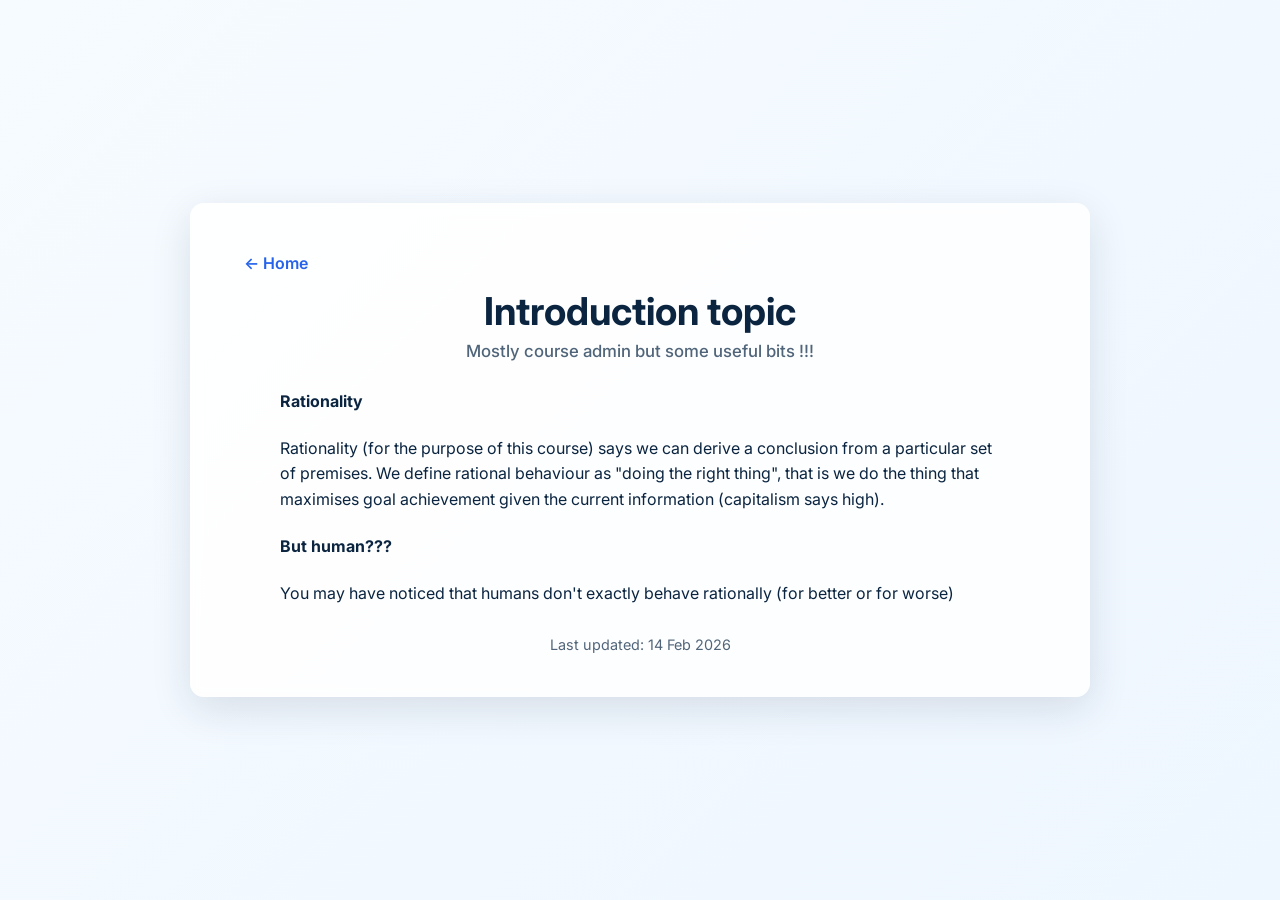
==== TopicOne.html @ 28895812 "added the general file structure and started writing topic one" ====
<!doctype html>
<html lang="en">
	<head>
		<meta charset="utf-8" />
		<meta name="viewport" content="width=device-width,initial-scale=1" />
		<title>Topic One</title>
		<link rel="stylesheet" href="styles.css" />
	</head>
	<body>
		<main class="page">
			<nav class="nav">
				<a class="btn home-btn" href="index.html">← Home</a>
			</nav>
			<header class="hero">
				<h1 class="title">Introduction topic</h1>
				<h2 class="subtitle">Mostly course admin but some useful bits !!!</h2>
			</header>

			<section class="content">
                <h4>Rationality</h4>
				<p>Rationality (for the purpose of this course) says we can derive a conclusion from a particular set of premises. We define rational
                    behaviour as "doing the right thing", that is we do the thing that maximises goal achievement given the current information (capitalism says high). 
                </p>
                <h4>But human???</h4>
				<p>You may have noticed that humans don't exactly behave rationally (for better or for worse)</p>
			</section>

			<footer class="foot">Last updated: <time datetime="2026-02-14">14 Feb 2026</time></footer>
		</main>
	</body>
</html>
---- styles.css ----
@import url('https://fonts.googleapis.com/css2?family=Inter:wght@300;400;600;700&display=swap');

:root{
  --bg-1:#f6fbff;
  --bg-2:#eef6ff;
  --card:#ffffff;
  --text:#0b2540;
  --muted:#51657a;
  --accent:#2563eb;
}

*{box-sizing:border-box}
html,body{height:100%}
body{
  margin:0;
  min-height:100vh;
  display:flex;
  align-items:center;
  justify-content:center;
  background: linear-gradient(135deg,var(--bg-1),var(--bg-2));
  font-family: 'Inter', system-ui, -apple-system, 'Segoe UI', Roboto, 'Helvetica Neue', Arial;
  color:var(--text);
}

.page{
  width:100%;
  max-width:900px;
  margin:32px;
  padding:44px;
  background:rgba(255,255,255,0.85);
  border-radius:14px;
  box-shadow:0 12px 40px rgba(13,30,54,0.12);
  text-align:center;
  backdrop-filter: blur(6px);
}

.title{
  margin:0;
  font-size:2.4rem;
  line-height:1.05;
  font-weight:700;
  color:var(--text);
}

.subtitle{
  margin:10px 0 0 0;
  font-size:1.05rem;
  font-weight:500;
  color:var(--muted);
}

.content{
  margin:28px auto 0 auto;
  max-width:720px;
  text-align:left;
  font-size:1rem;
  line-height:1.6;
  color:var(--text);
}
.content p{margin:0 0 1em 0}

.foot{
  margin-top:30px;
  font-size:0.9rem;
  color:var(--muted);
}

/* Buttons and nav */
.nav{display:flex;justify-content:flex-start;margin-bottom:12px}
.btn{
  display:inline-block;
  padding:10px 16px;
  background:var(--accent);
  color:#fff;
  border-radius:8px;
  text-decoration:none;
  font-weight:600;
  box-shadow:0 6px 18px rgba(37,99,235,0.18);
}
.btn:hover{transform:translateY(-2px);box-shadow:0 10px 30px rgba(37,99,235,0.22)}
.home-btn{background:transparent;color:var(--accent);box-shadow:none;padding:6px 10px;border-radius:6px}
.home-btn:hover{background:rgba(37,99,235,0.06)}

@media (max-width:520px){
  .page{padding:24px;margin:18px}
  .title{font-size:1.6rem}
}
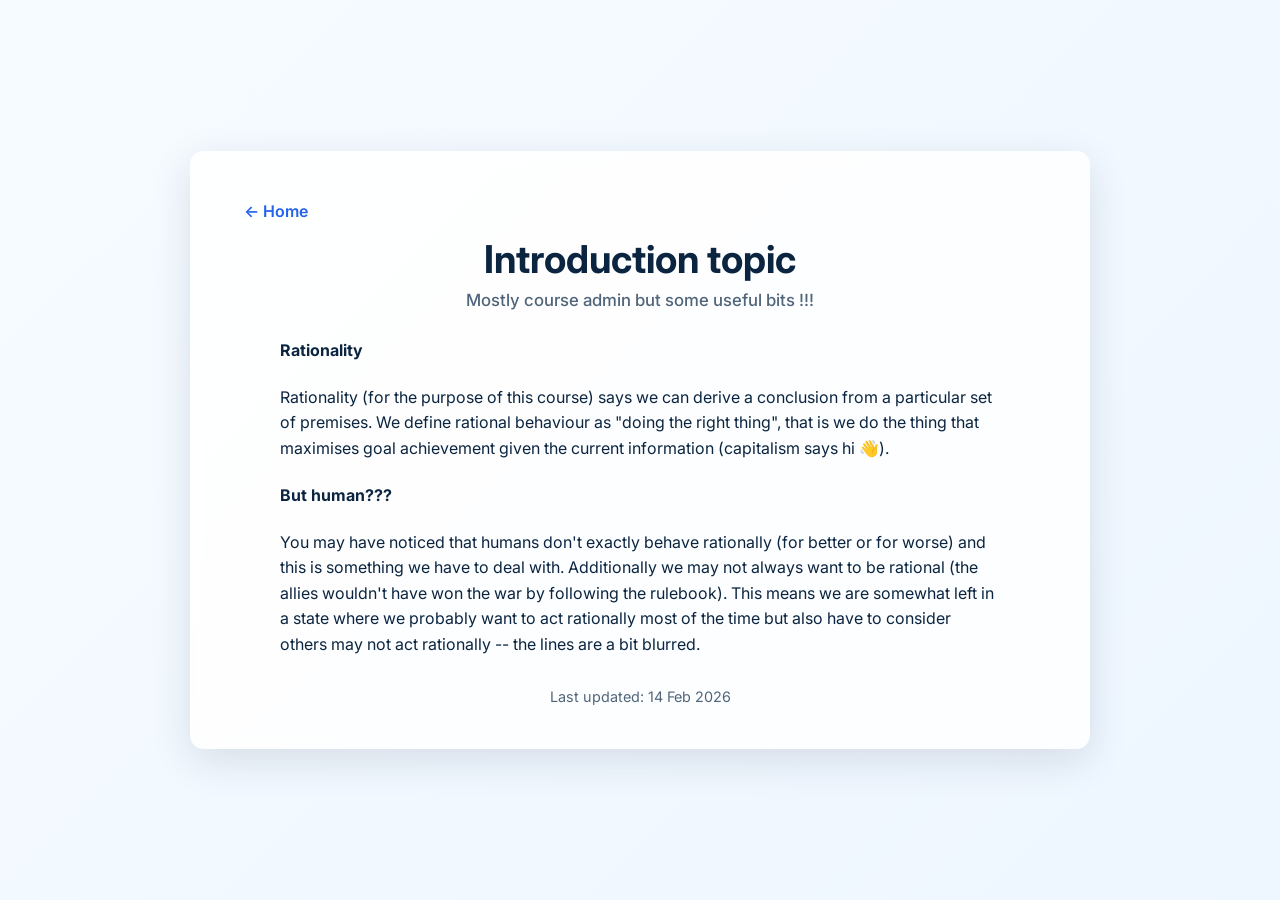
==== commit c80fb50b: "done topixc 1" ====
--- a/TopicOne.html
+++ b/TopicOne.html
@@ -19,10 +19,14 @@
 			<section class="content">
                 <h4>Rationality</h4>
 				<p>Rationality (for the purpose of this course) says we can derive a conclusion from a particular set of premises. We define rational
-                    behaviour as "doing the right thing", that is we do the thing that maximises goal achievement given the current information (capitalism says high). 
+                    behaviour as "doing the right thing", that is we do the thing that maximises goal achievement given the current information (capitalism says hi 👋). 
                 </p>
                 <h4>But human???</h4>
-				<p>You may have noticed that humans don't exactly behave rationally (for better or for worse)</p>
+				<p>You may have noticed that humans don't exactly behave rationally (for better or for worse) and this is something we have to 
+                    deal with. Additionally we may not always want to be rational (the allies wouldn't have won the war by following the rulebook). This means 
+                    we are somewhat left in a state where we probably want to act rationally most of the time but also have to consider others may not act
+                    rationally -- the lines are a bit blurred.
+                </p>
 			</section>
 
 			<footer class="foot">Last updated: <time datetime="2026-02-14">14 Feb 2026</time></footer>
